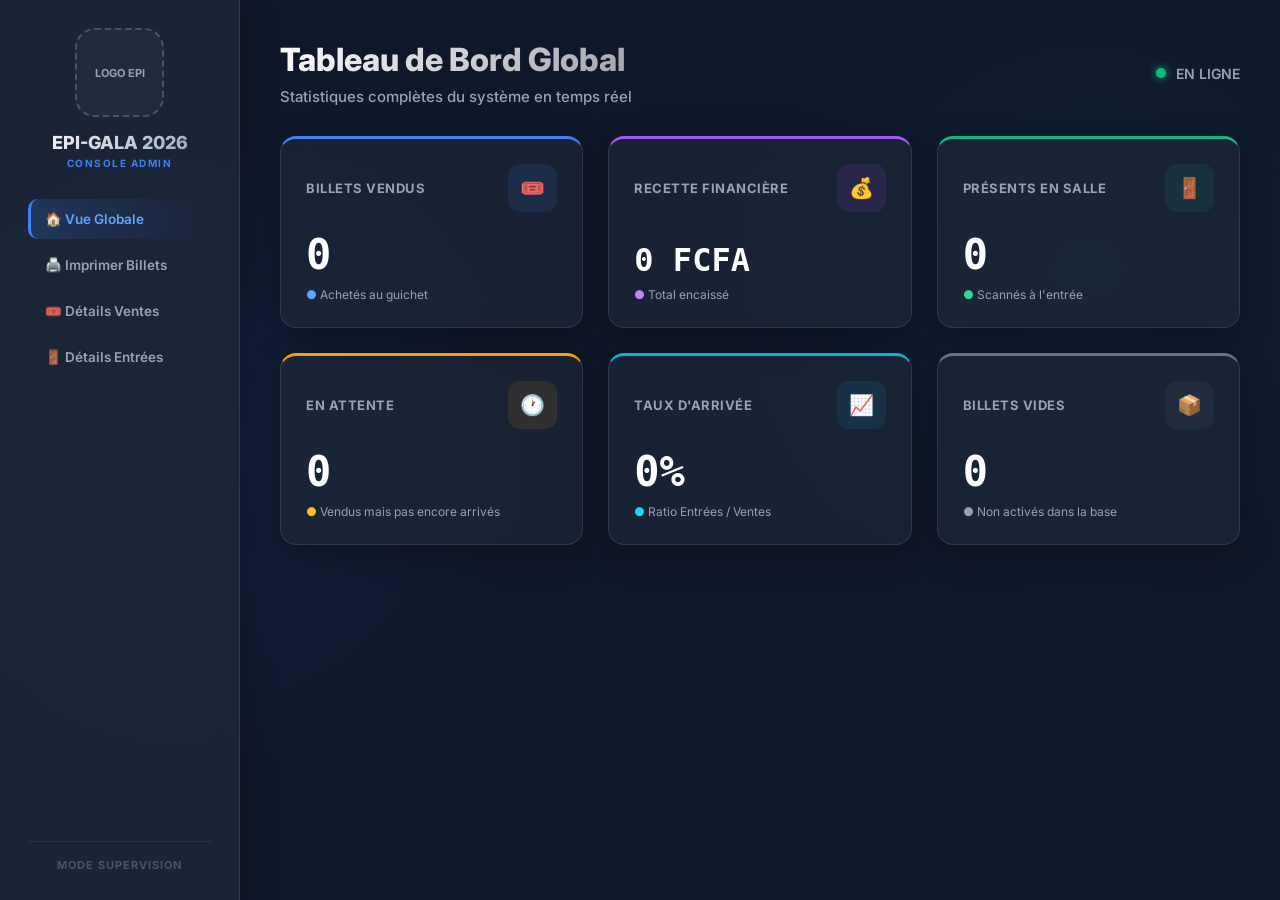
==== frontend/view/desktop/dashboard.html @ c4f582fe "tout est bon" ====
<!DOCTYPE html>
<html lang="fr">
<head>
    <meta charset="UTF-8">
    <meta name="viewport" content="width=device-width, initial-scale=1.0">
    <title>EPI Gala 2026 - Console Centrale</title>
    <link rel="stylesheet" href="../../css/dashboard.css">
</head>
<body class="desktop-layout">

    <div class="sidebar glass-panel" style="border-radius:0;border:none;border-right:1px solid rgba(255,255,255,0.08);">
        <div>
            <div class="brand">
                <div class="brand-logo-container">
                    <span style="color:var(--text-muted);font-size:11px;font-weight:700;">LOGO EPI</span>
                    <!-- Remplacer le span par une image quand prête: <img src="chemin/vers/logo.png" alt="Logo EPI"> -->
                </div>
                <h3>EPI-GALA 2026</h3>
                <small>Console Admin</small>
            </div>
            <div class="nav-menu">
                <a href="dashboard.html" class="nav-link active">🏠 Vue Globale</a>
                <a href="generer_qr.html" class="nav-link">🖨️ Imprimer Billets</a>
                <a href="vente.html" class="nav-link">🎟️ Détails Ventes</a>
                <a href="table_entree.html" class="nav-link">🚪 Détails Entrées</a>
            </div>
        </div>
        <div class="sidebar-footer">Mode Supervision</div>
    </div>

    <div class="main-content">
        <div class="header" style="border:none;padding-bottom:0;margin-bottom:30px;">
            <div>
                <h1>Tableau de Bord Global</h1>
                <p>Statistiques complètes du système en temps réel</p>
            </div>
            <div style="display:flex;gap:10px;align-items:center;">
                <span style="width:10px;height:10px;background:#10b981;border-radius:50%;display:inline-block;box-shadow:0 0 8px #10b981;animation:pulse 2s infinite;"></span>
                <span style="color:var(--text-muted);font-size:14px;font-weight:600;">EN LIGNE</span>
            </div>
        </div>

        <div class="full-stats-grid">
            
            <!-- Ventes -->
            <div class="stat-card glass-panel" style="border-top: 3px solid #3b82f6;">
                <div class="stat-header">
                    <div class="stat-title">Billets Vendus</div>
                    <span class="stat-icon" style="background:rgba(59,130,246,0.1);color:#60a5fa;">🎟️</span>
                </div>
                <div class="stat-value" id="dash-vendus">0</div>
                <div class="stat-footer"><span style="color:#60a5fa;">●</span> Achetés au guichet</div>
            </div>

            <!-- Recette -->
            <div class="stat-card glass-panel" style="border-top: 3px solid #a855f7;">
                <div class="stat-header">
                    <div class="stat-title">Recette Financière</div>
                    <span class="stat-icon" style="background:rgba(168,85,247,0.1);color:#c084fc;">💰</span>
                </div>
                <div class="stat-value" id="dash-recette" style="font-size:32px; padding-top:10px;">0 FCFA</div>
                <div class="stat-footer"><span style="color:#c084fc;">●</span> Total encaissé</div>
            </div>

            <!-- Entrées -->
            <div class="stat-card glass-panel" style="border-top: 3px solid #10b981;">
                <div class="stat-header">
                    <div class="stat-title">Présents en Salle</div>
                    <span class="stat-icon" style="background:rgba(16,185,129,0.1);color:#34d399;">🚪</span>
                </div>
                <div class="stat-value" id="dash-entrees">0</div>
                <div class="stat-footer"><span style="color:#34d399;">●</span> Scannés à l'entrée</div>
            </div>

            <!-- En attente -->
            <div class="stat-card glass-panel" style="border-top: 3px solid #f59e0b;">
                <div class="stat-header">
                    <div class="stat-title">En Attente</div>
                    <span class="stat-icon" style="background:rgba(245,158,11,0.1);color:#fbbf24;">🕐</span>
                </div>
                <div class="stat-value" id="dash-attente">0</div>
                <div class="stat-footer"><span style="color:#fbbf24;">●</span> Vendus mais pas encore arrivés</div>
            </div>

            <!-- Taux -->
            <div class="stat-card glass-panel" style="border-top: 3px solid #06b6d4;">
                <div class="stat-header">
                    <div class="stat-title">Taux d'Arrivée</div>
                    <span class="stat-icon" style="background:rgba(6,182,212,0.1);color:#22d3ee;">📈</span>
                </div>
                <div class="stat-value" id="dash-taux">0%</div>
                <div class="stat-footer"><span style="color:#22d3ee;">●</span> Ratio Entrées / Ventes</div>
            </div>

            <!-- Stock Restant (Optionnel) -->
            <div class="stat-card glass-panel" style="border-top: 3px solid #64748b;">
                <div class="stat-header">
                    <div class="stat-title">Billets Vides</div>
                    <span class="stat-icon" style="background:rgba(100,116,139,0.1);color:#94a3b8;">📦</span>
                </div>
                <div class="stat-value" id="dash-stock">0</div>
                <div class="stat-footer"><span style="color:#94a3b8;">●</span> Non activés dans la base</div>
            </div>

        </div>
    </div>

    <script src="../../js/dashboard.js"></script>

</body>
</html>
---- frontend/css/dashboard.css ----
@import url('https://fonts.googleapis.com/css2?family=Inter:wght@400;500;600;700;800&display=swap');

:root {
    --bg-dark: #0f172a; /* Slate 900 - Très pro et éducatif */
    --card-bg: rgba(30, 41, 59, 0.7); /* Slate 800 semi-transparent */
    --card-border: rgba(255, 255, 255, 0.1);
    --text-main: #f8fafc;
    --text-muted: #94a3b8;
    --primary: #3b82f6; /* Bleu académique */
    --primary-glow: rgba(59, 130, 246, 0.25);
    --success: #10b981;
    --success-glow: rgba(16, 185, 129, 0.25);
    --warning: #f59e0b;
    --error: #ef4444;
    --error-glow: rgba(239, 68, 68, 0.25);
}

body {
    font-family: 'Inter', 'Segoe UI', Tahoma, sans-serif;
    background-color: var(--bg-dark);
    background-image:
        radial-gradient(circle at 15% 50%, rgba(59, 130, 246, 0.08), transparent 30%),
        radial-gradient(circle at 85% 30%, rgba(14, 165, 233, 0.05), transparent 30%);
    background-attachment: fixed;
    color: var(--text-main);
    margin: 0;
    padding: 30px;
    min-height: 100vh;
}

/* Glassmorphism Classes */
.glass-panel {
    background: var(--card-bg);
    backdrop-filter: blur(12px);
    -webkit-backdrop-filter: blur(12px);
    border: 1px solid var(--card-border);
    border-radius: 16px;
    box-shadow: 0 8px 32px rgba(0, 0, 0, 0.3);
}

/* Emplacement Logo EPI */
.brand { text-align: center; margin-bottom: 20px; }
.brand-logo-container {
    width: 85px; height: 85px;
    margin: 0 auto 15px auto;
    background: rgba(255,255,255,0.03);
    border: 2px dashed rgba(255,255,255,0.2);
    border-radius: 20px; /* Forme de blason/app moderne */
    display: flex; align-items: center; justify-content: center;
    overflow: hidden;
}
.brand-logo-container img { width: 100%; height: 100%; object-fit: contain; }

/* En-tête principal */
.header {
    margin-bottom: 40px;
    border-bottom: 1px solid var(--card-border);
    padding-bottom: 25px;
    display: flex;
    justify-content: space-between;
    align-items: center;
}

.header h1 {
    margin: 0;
    font-size: 32px;
    font-weight: 800;
    background: linear-gradient(135deg, #ffffff 0%, #a1a1aa 100%);
    -webkit-background-clip: text;
    -webkit-text-fill-color: transparent;
}

.header p {
    color: var(--text-muted);
    margin: 8px 0 0 0;
    font-size: 15px;
    font-weight: 500;
}

.btn {
    padding: 14px 24px;
    font-size: 14px;
    font-weight: 600;
    color: white;
    border: none;
    border-radius: 10px;
    cursor: pointer;
    transition: all 0.3s ease;
    display: inline-flex;
    align-items: center;
    justify-content: center;
    gap: 8px;
    text-decoration: none;
}

.btn-primary {
    background: linear-gradient(135deg, #3b82f6 0%, #2563eb 100%);
    box-shadow: 0 4px 15px var(--primary-glow);
}

.btn-primary:hover {
    transform: translateY(-2px);
    box-shadow: 0 6px 20px var(--primary-glow);
}

.btn-success {
    background: linear-gradient(135deg, #10b981 0%, #059669 100%);
    box-shadow: 0 4px 15px var(--success-glow);
}

.btn-success:hover {
    transform: translateY(-2px);
    box-shadow: 0 6px 20px var(--success-glow);
}

.btn-refresh {
    background-color: rgba(255, 255, 255, 0.05);
    border: 1px solid var(--card-border);
}

.btn-refresh:hover {
    background-color: rgba(255, 255, 255, 0.1);
}

/* Grille des cartes de statistiques */
.stats-grid {
    display: grid;
    grid-template-columns: repeat(auto-fit, minmax(280px, 1fr));
    gap: 25px;
    margin-bottom: 40px;
}

.card {
    padding: 30px;
    position: relative;
    overflow: hidden;
    transition: transform 0.3s ease, box-shadow 0.3s ease;
}

.card:hover {
    transform: translateY(-5px);
    box-shadow: 0 12px 40px rgba(0, 0, 0, 0.4);
}

.card::before {
    content: '';
    position: absolute;
    top: 0;
    left: 0;
    width: 4px;
    height: 100%;
}

.card.blue::before {
    background: linear-gradient(to bottom, #3b82f6, #60a5fa);
}

.card.green::before {
    background: linear-gradient(to bottom, #10b981, #34d399);
}

.card.yellow::before {
    background: linear-gradient(to bottom, #f59e0b, #fbbf24);
}

.card-title {
    color: var(--text-muted);
    font-size: 14px;
    text-transform: uppercase;
    font-weight: 700;
    letter-spacing: 1.5px;
}

.card-value {
    font-size: 42px;
    font-weight: 800;
    margin-top: 15px;
    display: flex;
    align-items: center;
    justify-content: space-between;
    text-shadow: 0 2px 10px rgba(0, 0, 0, 0.5);
}

/* Zone d'affichage du registre / Tableau */
.table-section {
    padding: 30px;
    margin-top: 30px;
}

.table-section h2 {
    margin-top: 0;
    font-size: 22px;
    margin-bottom: 25px;
    font-weight: 700;
    color: var(--text-main);
    display: flex;
    align-items: center;
    gap: 10px;
}

.table-responsive {
    overflow-x: auto;
}

table {
    width: 100%;
    border-collapse: separate;
    border-spacing: 0;
    text-align: left;
}

th {
    color: var(--text-muted);
    padding: 15px;
    border-bottom: 1px solid var(--card-border);
    font-weight: 600;
    font-size: 13px;
    text-transform: uppercase;
    letter-spacing: 0.5px;
}

td {
    padding: 18px 15px;
    border-bottom: 1px solid rgba(255, 255, 255, 0.03);
    font-size: 15px;
    color: #e4e4e7;
}

tbody tr {
    transition: background-color 0.2s;
}

tbody tr:hover {
    background-color: rgba(255, 255, 255, 0.03);
}

/* Étiquettes d'état (Badges) */
.badge {
    padding: 6px 14px;
    border-radius: 20px;
    font-size: 12px;
    font-weight: 700;
    letter-spacing: 0.5px;
    display: inline-block;
}

.badge.vendu {
    background-color: rgba(59, 130, 246, 0.15);
    color: #60a5fa;
    border: 1px solid rgba(59, 130, 246, 0.3);
}

.badge.scanne {
    background-color: rgba(16, 185, 129, 0.15);
    color: #34d399;
    border: 1px solid rgba(16, 185, 129, 0.3);
}

.badge.dispo {
    background-color: rgba(245, 158, 11, 0.15);
    color: #fbbf24;
    border: 1px solid rgba(245, 158, 11, 0.3);
}

/* Scanner Container */
#reader {
    width: 100%;
    max-width: 500px;
    margin: 0 auto;
    border-radius: 16px;
    overflow: hidden;
    border: 2px solid var(--card-border);
    box-shadow: 0 10px 30px rgba(0, 0, 0, 0.5);
    background: #000;
}

/* Result Box */
.verif-result {
    padding: 25px;
    border-radius: 16px;
    text-align: center;
    margin-top: 25px;
    font-weight: bold;
    font-size: 18px;
    display: none;
    animation: popIn 0.4s cubic-bezier(0.175, 0.885, 0.32, 1.275);
}

.verif-result.success {
    background: rgba(16, 185, 129, 0.15);
    color: #34d399;
    border: 1px solid rgba(16, 185, 129, 0.4);
    box-shadow: 0 0 20px rgba(16, 185, 129, 0.2);
}

.verif-result.error {
    background: rgba(239, 68, 68, 0.15);
    color: #f87171;
    border: 1px solid rgba(239, 68, 68, 0.4);
    box-shadow: 0 0 20px rgba(239, 68, 68, 0.2);
}

@keyframes popIn {
    0% {
        transform: scale(0.9);
        opacity: 0;
    }

    100% {
        transform: scale(1);
        opacity: 1;
    }
}

/* ============================================================
   LAYOUT COMMUN — Sidebar + Main (toutes pages desktop)
   ============================================================ */

/* Mise en page principale (flex horizontal) */
body.desktop-layout {
    display: flex;
    padding: 0;
    margin: 0;
}

.sidebar {
    width: 240px;
    padding: 28px;
    display: flex;
    flex-direction: column;
    justify-content: space-between;
    height: 100vh;
    box-sizing: border-box;
    position: fixed;
    left: 0;
    top: 0;
    background: rgba(30, 41, 59, 0.8) !important;
    backdrop-filter: blur(16px) !important;
    border-right: 1px solid var(--card-border) !important;
    border-radius: 0 !important;
}

.brand h3 {
    margin: 0;
    font-size: 18px;
    font-weight: 800;
    text-align: center;
    background: linear-gradient(135deg, #fff 0%, #94a3b8 100%);
    -webkit-background-clip: text;
    -webkit-text-fill-color: transparent;
}

.brand small {
    display: block;
    text-align: center;
    color: #3b82f6;
    font-weight: 700;
    font-size: 10px;
    text-transform: uppercase;
    letter-spacing: 1.5px;
    margin-top: 4px;
}

.nav-menu {
    display: flex;
    flex-direction: column;
    gap: 6px;
    margin-top: 30px;
    flex-grow: 1;
}

.nav-link {
    display: flex;
    align-items: center;
    gap: 12px;
    padding: 12px 14px;
    color: #94a3b8;
    text-decoration: none;
    font-size: 13.5px;
    font-weight: 600;
    border-radius: 10px;
    transition: all 0.2s;
    border-left: 3px solid transparent;
}

.nav-link:hover {
    background: rgba(255, 255, 255, 0.06);
    color: #f1f5f9;
}

.nav-link.active {
    background: linear-gradient(90deg, rgba(59, 130, 246, 0.18) 0%, transparent 100%);
    color: #60a5fa;
    border-left-color: #3b82f6;
}

.sidebar-footer {
    color: #475569;
    font-size: 11px;
    font-weight: 700;
    text-transform: uppercase;
    letter-spacing: 1px;
    border-top: 1px solid rgba(255, 255, 255, 0.07);
    padding-top: 16px;
    text-align: center;
}

.main-content {
    flex: 1;
    padding: 40px;
    box-sizing: border-box;
    margin-left: 240px;
}

/* ============================================================
   CARTES STATISTIQUES (dashboard.html)
   ============================================================ */

.full-stats-grid {
    display: grid;
    grid-template-columns: repeat(auto-fit, minmax(280px, 1fr));
    gap: 25px;
    margin-top: 20px;
}

.stat-card {
    padding: 25px;
    border-radius: 16px;
    display: flex;
    flex-direction: column;
    justify-content: space-between;
}

.stat-header {
    display: flex;
    justify-content: space-between;
    align-items: center;
}

.stat-title {
    font-weight: 700;
    color: var(--text-muted);
    font-size: 13px;
    text-transform: uppercase;
    letter-spacing: 0.5px;
}

.stat-icon {
    padding: 12px;
    border-radius: 12px;
    font-size: 20px;
}

.stat-value {
    font-size: 42px;
    font-weight: 800;
    color: #fff;
    margin: 18px 0 8px 0;
    font-family: monospace;
}

.stat-footer {
    font-size: 12px;
    color: var(--text-muted);
}
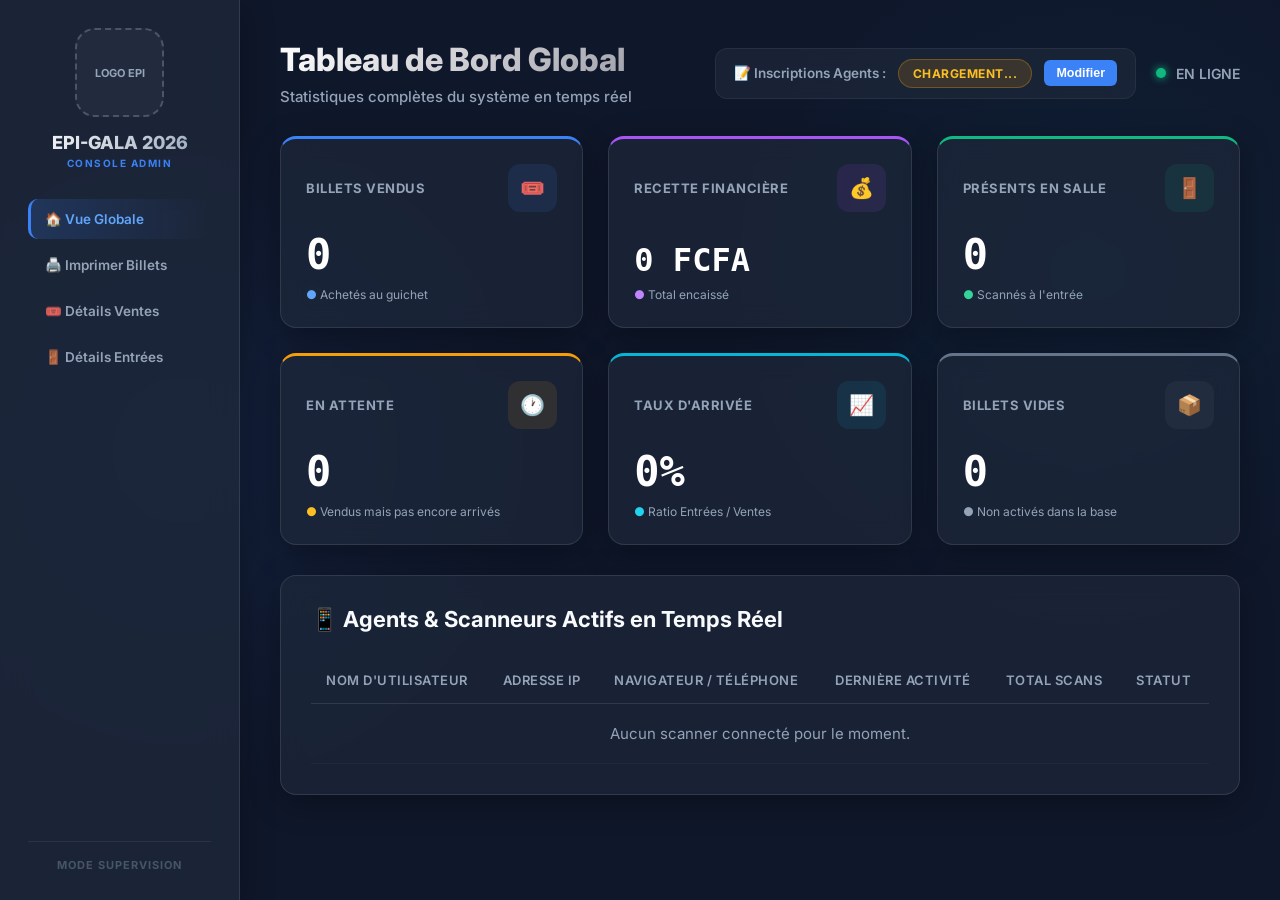
==== commit 183293e0: "rafraichisement" ====
--- a/frontend/view/desktop/dashboard.html
+++ b/frontend/view/desktop/dashboard.html
@@ -34,9 +34,18 @@
                 <h1>Tableau de Bord Global</h1>
                 <p>Statistiques complètes du système en temps réel</p>
             </div>
-            <div style="display:flex;gap:10px;align-items:center;">
-                <span style="width:10px;height:10px;background:#10b981;border-radius:50%;display:inline-block;box-shadow:0 0 8px #10b981;animation:pulse 2s infinite;"></span>
-                <span style="color:var(--text-muted);font-size:14px;font-weight:600;">EN LIGNE</span>
+            <div style="display:flex; gap:20px; align-items:center;">
+                <!-- Contrôle Guichet -->
+                <div class="glass-panel" style="padding:10px 18px; border-radius:12px; display:flex; align-items:center; gap:12px; border:1px solid rgba(255,255,255,0.06); box-shadow:none;">
+                    <span style="font-size:13.5px; font-weight:600; color:var(--text-muted);">📝 Inscriptions Agents :</span>
+                    <span id="labelStatutGuichet" class="badge dispo" style="margin:0;">CHARGEMENT...</span>
+                    <button id="btnToggleGuichet" class="btn" style="padding:6px 12px; font-size:12.5px; font-weight:700; border-radius:6px; background:#3b82f6; display:inline-block; gap:0; height:auto; width:auto;" onclick="basculerEtatGuichet()">Modifier</button>
+                </div>
+
+                <div style="display:flex;gap:10px;align-items:center;">
+                    <span style="width:10px;height:10px;background:#10b981;border-radius:50%;display:inline-block;box-shadow:0 0 8px #10b981;animation:pulse 2s infinite;"></span>
+                    <span style="color:var(--text-muted);font-size:14px;font-weight:600;">EN LIGNE</span>
+                </div>
             </div>
         </div>
 
@@ -103,6 +112,30 @@
             </div>
 
         </div>
+
+        <!-- Section : Scanneurs Connectés -->
+        <div class="table-section glass-panel" style="margin-top: 30px;">
+            <h2>📱 Agents & Scanneurs Actifs en Temps Réel</h2>
+            <div class="table-responsive">
+                <table>
+                    <thead>
+                        <tr>
+                            <th>Nom d'utilisateur</th>
+                            <th>Adresse IP</th>
+                            <th>Navigateur / Téléphone</th>
+                            <th>Dernière Activité</th>
+                            <th>Total Scans</th>
+                            <th>Statut</th>
+                        </tr>
+                    </thead>
+                    <tbody id="tableBodyScanneurs">
+                        <tr>
+                            <td colspan="6" style="text-align:center;color:var(--text-muted);padding:20px;">Aucun scanner connecté pour le moment.</td>
+                        </tr>
+                    </tbody>
+                </table>
+            </div>
+        </div>
     </div>
 
     <script src="../../js/dashboard.js"></script>
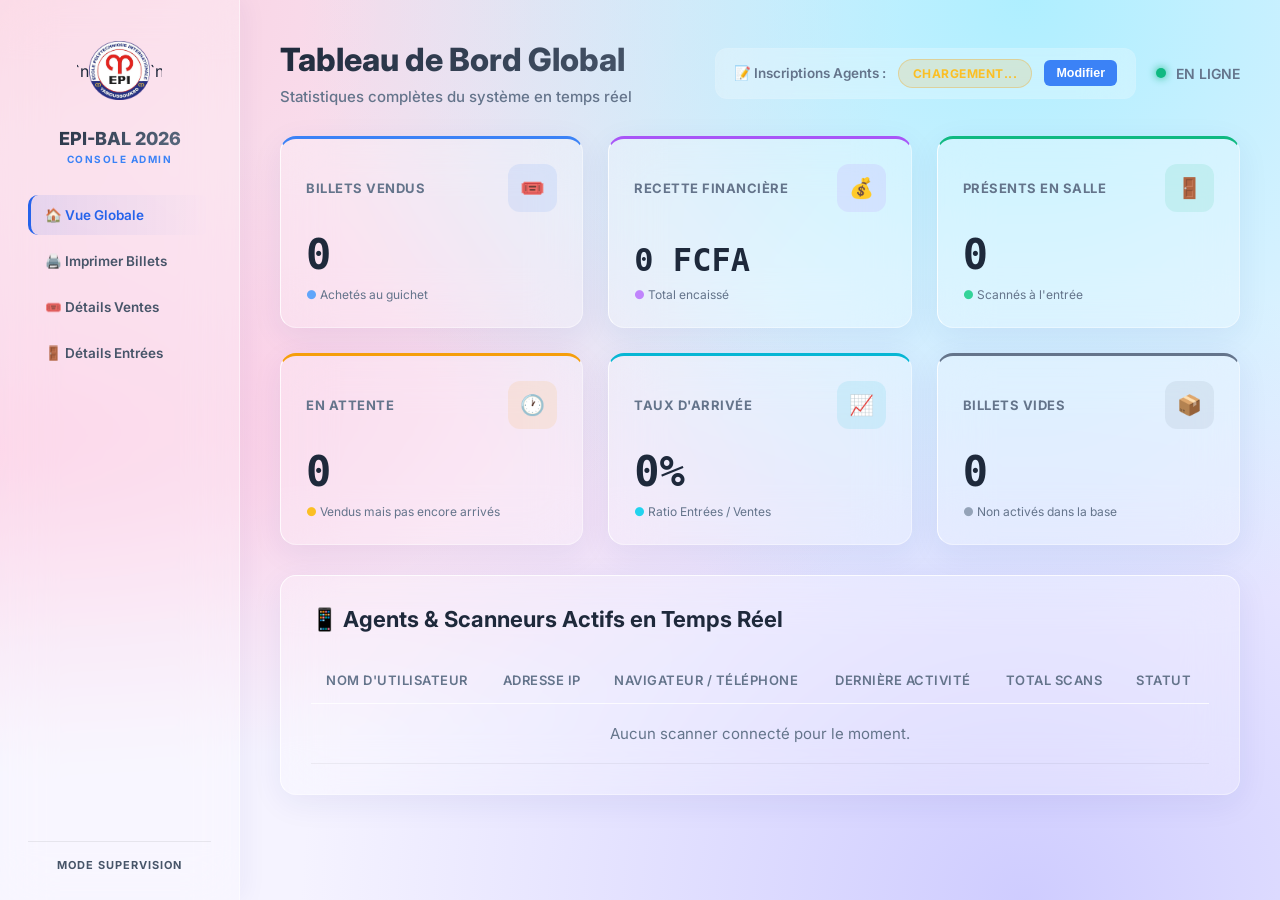
==== commit b1f49c5f: "feat(UI): Add 'Comment ça marche' section to landing page & finalize EPI BAL 2026 renaming" ====
--- a/frontend/view/desktop/dashboard.html
+++ b/frontend/view/desktop/dashboard.html
@@ -3,7 +3,7 @@
 <head>
     <meta charset="UTF-8">
     <meta name="viewport" content="width=device-width, initial-scale=1.0">
-    <title>EPI Gala 2026 - Console Centrale</title>
+    <title>EPI BAL 2026 - Console Centrale</title>
     <link rel="stylesheet" href="../../css/dashboard.css">
 </head>
 <body class="desktop-layout">
@@ -11,11 +11,8 @@
     <div class="sidebar glass-panel" style="border-radius:0;border:none;border-right:1px solid rgba(255,255,255,0.08);">
         <div>
             <div class="brand">
-                <div class="brand-logo-container">
-                    <span style="color:var(--text-muted);font-size:11px;font-weight:700;">LOGO EPI</span>
-                    <!-- Remplacer le span par une image quand prête: <img src="chemin/vers/logo.png" alt="Logo EPI"> -->
-                </div>
-                <h3>EPI-GALA 2026</h3>
+                <div class="brand-logo-container" style="background: none; border: none; padding: 0;">`n                    <img src="../../assets/logo.png" alt="Logo EPI" style="height: 60px; object-fit: contain;">`n                </div>
+                <h3>EPI-BAL 2026</h3>
                 <small>Console Admin</small>
             </div>
             <div class="nav-menu">
--- a/frontend/css/dashboard.css
+++ b/frontend/css/dashboard.css
@@ -1,13 +1,13 @@
 @import url('https://fonts.googleapis.com/css2?family=Inter:wght@400;500;600;700;800&display=swap');
 
 :root {
-    --bg-dark: #0f172a; /* Slate 900 - Très pro et éducatif */
-    --card-bg: rgba(30, 41, 59, 0.7); /* Slate 800 semi-transparent */
-    --card-border: rgba(255, 255, 255, 0.1);
-    --text-main: #f8fafc;
-    --text-muted: #94a3b8;
-    --primary: #3b82f6; /* Bleu académique */
-    --primary-glow: rgba(59, 130, 246, 0.25);
+    --bg-dark: #f8fafc; /* Conserved variable name but light value */
+    --card-bg: rgba(255, 255, 255, 0.75);
+    --card-border: rgba(255, 255, 255, 0.8);
+    --text-main: #1e293b;
+    --text-muted: #64748b;
+    --primary: #2563eb;
+    --primary-glow: rgba(37, 99, 235, 0.25);
     --success: #10b981;
     --success-glow: rgba(16, 185, 129, 0.25);
     --warning: #f59e0b;
@@ -17,11 +17,14 @@
 
 body {
     font-family: 'Inter', 'Segoe UI', Tahoma, sans-serif;
-    background-color: var(--bg-dark);
-    background-image:
-        radial-gradient(circle at 15% 50%, rgba(59, 130, 246, 0.08), transparent 30%),
-        radial-gradient(circle at 85% 30%, rgba(14, 165, 233, 0.05), transparent 30%);
+    background-color: #f5f3ff;
+    background-image: 
+        radial-gradient(at 80% 0%, hsla(189, 100%, 75%, 0.6) 0px, transparent 50%),
+        radial-gradient(at 0% 50%, hsla(333, 100%, 85%, 0.6) 0px, transparent 50%),
+        radial-gradient(at 80% 100%, hsla(242, 100%, 85%, 0.6) 0px, transparent 50%),
+        radial-gradient(at 0% 0%, hsla(343, 100%, 85%, 0.6) 0px, transparent 50%);
     background-attachment: fixed;
+    background-size: cover;
     color: var(--text-main);
     margin: 0;
     padding: 30px;
@@ -30,12 +33,14 @@
 
 /* Glassmorphism Classes */
 .glass-panel {
-    background: var(--card-bg);
-    backdrop-filter: blur(12px);
-    -webkit-backdrop-filter: blur(12px);
-    border: 1px solid var(--card-border);
+    background: rgba(255, 255, 255, 0.25);
+    backdrop-filter: blur(25px);
+    -webkit-backdrop-filter: blur(25px);
+    border: 1px solid rgba(255, 255, 255, 0.4);
+    border-top: 1px solid rgba(255, 255, 255, 0.8);
+    border-left: 1px solid rgba(255, 255, 255, 0.8);
     border-radius: 16px;
-    box-shadow: 0 8px 32px rgba(0, 0, 0, 0.3);
+    box-shadow: 0 8px 32px 0 rgba(31, 38, 135, 0.07);
 }
 
 /* Emplacement Logo EPI */
@@ -43,8 +48,8 @@
 .brand-logo-container {
     width: 85px; height: 85px;
     margin: 0 auto 15px auto;
-    background: rgba(255,255,255,0.03);
-    border: 2px dashed rgba(255,255,255,0.2);
+    background: rgba(0,0,0,0.03);
+    border: 2px dashed rgba(0,0,0,0.1);
     border-radius: 20px; /* Forme de blason/app moderne */
     display: flex; align-items: center; justify-content: center;
     overflow: hidden;
@@ -65,8 +70,9 @@
     margin: 0;
     font-size: 32px;
     font-weight: 800;
-    background: linear-gradient(135deg, #ffffff 0%, #a1a1aa 100%);
+    background: linear-gradient(135deg, #1e293b 0%, #475569 100%);
     -webkit-background-clip: text;
+    background-clip: text;
     -webkit-text-fill-color: transparent;
 }
 
@@ -139,7 +145,7 @@
 
 .card:hover {
     transform: translateY(-5px);
-    box-shadow: 0 12px 40px rgba(0, 0, 0, 0.4);
+    box-shadow: 0 12px 40px rgba(0, 0, 0, 0.08);
 }
 
 .card::before {
@@ -221,9 +227,9 @@
 
 td {
     padding: 18px 15px;
-    border-bottom: 1px solid rgba(255, 255, 255, 0.03);
+    border-bottom: 1px solid rgba(0, 0, 0, 0.05);
     font-size: 15px;
-    color: #e4e4e7;
+    color: #334155;
 }
 
 tbody tr {
@@ -231,7 +237,7 @@
 }
 
 tbody tr:hover {
-    background-color: rgba(255, 255, 255, 0.03);
+    background-color: rgba(0, 0, 0, 0.02);
 }
 
 /* Étiquettes d'état (Badges) */
@@ -334,9 +340,11 @@
     position: fixed;
     left: 0;
     top: 0;
-    background: rgba(30, 41, 59, 0.8) !important;
-    backdrop-filter: blur(16px) !important;
-    border-right: 1px solid var(--card-border) !important;
+    background: rgba(255, 255, 255, 0.3) !important;
+    backdrop-filter: blur(25px) !important;
+    -webkit-backdrop-filter: blur(25px) !important;
+    border-right: 1px solid rgba(255, 255, 255, 0.5) !important;
+    box-shadow: 4px 0 24px rgba(31, 38, 135, 0.05);
     border-radius: 0 !important;
 }
 
@@ -345,8 +353,9 @@
     font-size: 18px;
     font-weight: 800;
     text-align: center;
-    background: linear-gradient(135deg, #fff 0%, #94a3b8 100%);
+    background: linear-gradient(135deg, #1e293b 0%, #64748b 100%);
     -webkit-background-clip: text;
+    background-clip: text;
     -webkit-text-fill-color: transparent;
 }
 
@@ -374,7 +383,7 @@
     align-items: center;
     gap: 12px;
     padding: 12px 14px;
-    color: #94a3b8;
+    color: #475569;
     text-decoration: none;
     font-size: 13.5px;
     font-weight: 600;
@@ -384,14 +393,14 @@
 }
 
 .nav-link:hover {
-    background: rgba(255, 255, 255, 0.06);
-    color: #f1f5f9;
+    background: rgba(0, 0, 0, 0.04);
+    color: #0f172a;
 }
 
 .nav-link.active {
-    background: linear-gradient(90deg, rgba(59, 130, 246, 0.18) 0%, transparent 100%);
-    color: #60a5fa;
-    border-left-color: #3b82f6;
+    background: linear-gradient(90deg, rgba(37, 99, 235, 0.1) 0%, transparent 100%);
+    color: #2563eb;
+    border-left-color: #2563eb;
 }
 
 .sidebar-footer {
@@ -400,7 +409,7 @@
     font-weight: 700;
     text-transform: uppercase;
     letter-spacing: 1px;
-    border-top: 1px solid rgba(255, 255, 255, 0.07);
+    border-top: 1px solid rgba(0, 0, 0, 0.07);
     padding-top: 16px;
     text-align: center;
 }
@@ -454,7 +463,7 @@
 .stat-value {
     font-size: 42px;
     font-weight: 800;
-    color: #fff;
+    color: #1e293b;
     margin: 18px 0 8px 0;
     font-family: monospace;
 }
@@ -462,4 +471,70 @@
 .stat-footer {
     font-size: 12px;
     color: var(--text-muted);
+}
+
+/* ============================================================
+   RESPONSIVE (MOBILES & TABLETTES)
+   ============================================================ */
+@media (max-width: 768px) {
+    body.desktop-layout {
+        flex-direction: column;
+    }
+
+    .sidebar {
+        position: relative;
+        width: 100% !important;
+        height: auto !important;
+        border-right: none !important;
+        border-bottom: 1px solid var(--card-border) !important;
+        padding: 20px;
+    }
+
+    .nav-menu {
+        flex-direction: row;
+        flex-wrap: wrap;
+        justify-content: center;
+        gap: 10px;
+        margin-top: 20px;
+    }
+
+    .nav-link {
+        flex: 1 1 calc(50% - 10px);
+        text-align: center;
+        justify-content: center;
+    }
+
+    .main-content {
+        margin-left: 0;
+        padding: 15px;
+        width: 100%;
+        overflow-x: hidden;
+    }
+
+    .header {
+        flex-direction: column;
+        align-items: flex-start;
+        gap: 20px;
+    }
+
+    .header > div:last-child {
+        width: 100%;
+        flex-direction: column;
+        align-items: stretch;
+    }
+
+    .header .glass-panel {
+        width: 100%;
+        justify-content: space-between;
+        box-sizing: border-box;
+    }
+
+    .full-stats-grid {
+        grid-template-columns: 1fr;
+    }
+    
+    .table-responsive {
+        width: 100%;
+        overflow-x: auto;
+    }
 }
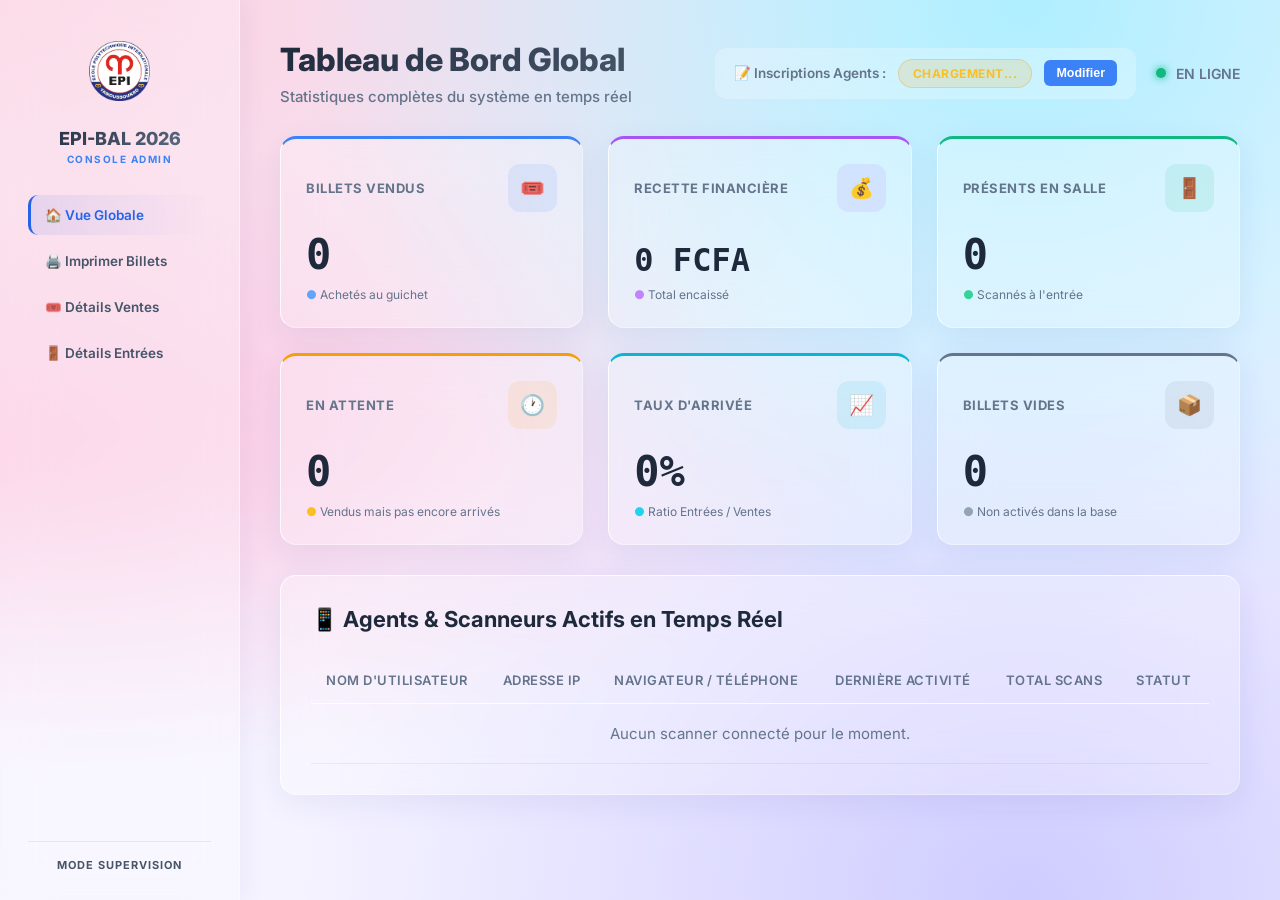
==== commit 2628a8f1: "fix(UI): Remove stray \  artifacts from PowerShell logo script" ====
--- a/frontend/view/desktop/dashboard.html
+++ b/frontend/view/desktop/dashboard.html
@@ -11,7 +11,9 @@
     <div class="sidebar glass-panel" style="border-radius:0;border:none;border-right:1px solid rgba(255,255,255,0.08);">
         <div>
             <div class="brand">
-                <div class="brand-logo-container" style="background: none; border: none; padding: 0;">`n                    <img src="../../assets/logo.png" alt="Logo EPI" style="height: 60px; object-fit: contain;">`n                </div>
+                <div class="brand-logo-container" style="background: none; border: none; padding: 0;">
+                    <img src="../../assets/logo.png" alt="Logo EPI" style="height: 60px; object-fit: contain;">
+                </div>
                 <h3>EPI-BAL 2026</h3>
                 <small>Console Admin</small>
             </div>
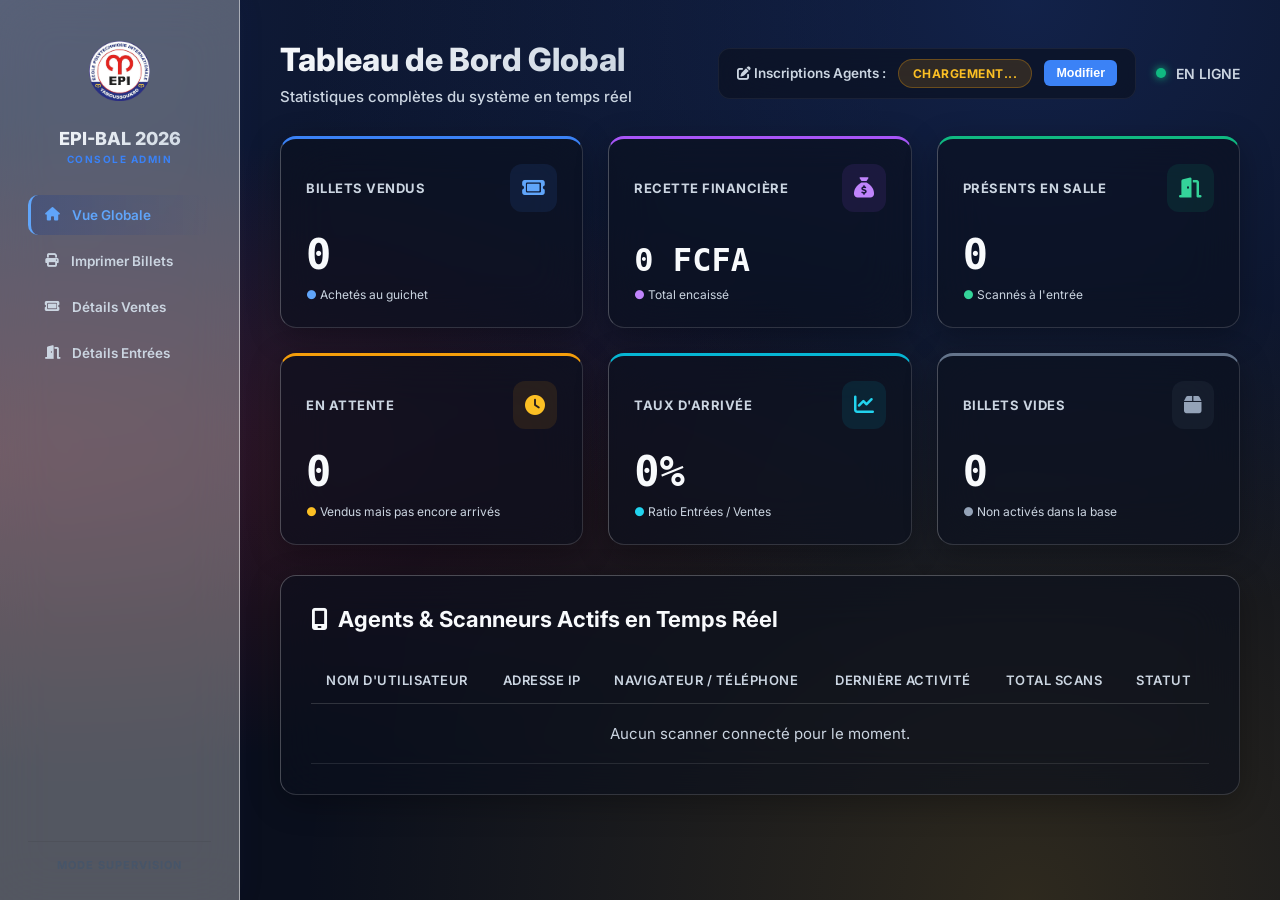
==== commit cc07161a: "Update platform for EPI BAL 2026, add gitignore" ====
--- a/frontend/view/desktop/dashboard.html
+++ b/frontend/view/desktop/dashboard.html
@@ -4,7 +4,9 @@
     <meta charset="UTF-8">
     <meta name="viewport" content="width=device-width, initial-scale=1.0">
     <title>EPI BAL 2026 - Console Centrale</title>
+    <link rel="icon" type="image/png" href="../../assets/logo.png">
     <link rel="stylesheet" href="../../css/dashboard.css">
+    <link rel="stylesheet" href="https://cdnjs.cloudflare.com/ajax/libs/font-awesome/6.4.0/css/all.min.css">
 </head>
 <body class="desktop-layout">
 
@@ -18,10 +20,10 @@
                 <small>Console Admin</small>
             </div>
             <div class="nav-menu">
-                <a href="dashboard.html" class="nav-link active">🏠 Vue Globale</a>
-                <a href="generer_qr.html" class="nav-link">🖨️ Imprimer Billets</a>
-                <a href="vente.html" class="nav-link">🎟️ Détails Ventes</a>
-                <a href="table_entree.html" class="nav-link">🚪 Détails Entrées</a>
+                <a href="dashboard.html" class="nav-link active"><i class="fa-solid fa-house"></i> Vue Globale</a>
+                <a href="generer_qr.html" class="nav-link"><i class="fa-solid fa-print"></i> Imprimer Billets</a>
+                <a href="vente.html" class="nav-link"><i class="fa-solid fa-ticket"></i> Détails Ventes</a>
+                <a href="table_entree.html" class="nav-link"><i class="fa-solid fa-door-open"></i> Détails Entrées</a>
             </div>
         </div>
         <div class="sidebar-footer">Mode Supervision</div>
@@ -36,7 +38,7 @@
             <div style="display:flex; gap:20px; align-items:center;">
                 <!-- Contrôle Guichet -->
                 <div class="glass-panel" style="padding:10px 18px; border-radius:12px; display:flex; align-items:center; gap:12px; border:1px solid rgba(255,255,255,0.06); box-shadow:none;">
-                    <span style="font-size:13.5px; font-weight:600; color:var(--text-muted);">📝 Inscriptions Agents :</span>
+                    <span style="font-size:13.5px; font-weight:600; color:var(--text-muted);"><i class="fa-solid fa-pen-to-square"></i> Inscriptions Agents :</span>
                     <span id="labelStatutGuichet" class="badge dispo" style="margin:0;">CHARGEMENT...</span>
                     <button id="btnToggleGuichet" class="btn" style="padding:6px 12px; font-size:12.5px; font-weight:700; border-radius:6px; background:#3b82f6; display:inline-block; gap:0; height:auto; width:auto;" onclick="basculerEtatGuichet()">Modifier</button>
                 </div>
@@ -54,7 +56,7 @@
             <div class="stat-card glass-panel" style="border-top: 3px solid #3b82f6;">
                 <div class="stat-header">
                     <div class="stat-title">Billets Vendus</div>
-                    <span class="stat-icon" style="background:rgba(59,130,246,0.1);color:#60a5fa;">🎟️</span>
+                    <span class="stat-icon" style="background:rgba(59,130,246,0.1);color:#60a5fa;"><i class="fa-solid fa-ticket"></i></span>
                 </div>
                 <div class="stat-value" id="dash-vendus">0</div>
                 <div class="stat-footer"><span style="color:#60a5fa;">●</span> Achetés au guichet</div>
@@ -64,7 +66,7 @@
             <div class="stat-card glass-panel" style="border-top: 3px solid #a855f7;">
                 <div class="stat-header">
                     <div class="stat-title">Recette Financière</div>
-                    <span class="stat-icon" style="background:rgba(168,85,247,0.1);color:#c084fc;">💰</span>
+                    <span class="stat-icon" style="background:rgba(168,85,247,0.1);color:#c084fc;"><i class="fa-solid fa-sack-dollar"></i></span>
                 </div>
                 <div class="stat-value" id="dash-recette" style="font-size:32px; padding-top:10px;">0 FCFA</div>
                 <div class="stat-footer"><span style="color:#c084fc;">●</span> Total encaissé</div>
@@ -74,7 +76,7 @@
             <div class="stat-card glass-panel" style="border-top: 3px solid #10b981;">
                 <div class="stat-header">
                     <div class="stat-title">Présents en Salle</div>
-                    <span class="stat-icon" style="background:rgba(16,185,129,0.1);color:#34d399;">🚪</span>
+                    <span class="stat-icon" style="background:rgba(16,185,129,0.1);color:#34d399;"><i class="fa-solid fa-door-open"></i></span>
                 </div>
                 <div class="stat-value" id="dash-entrees">0</div>
                 <div class="stat-footer"><span style="color:#34d399;">●</span> Scannés à l'entrée</div>
@@ -84,7 +86,7 @@
             <div class="stat-card glass-panel" style="border-top: 3px solid #f59e0b;">
                 <div class="stat-header">
                     <div class="stat-title">En Attente</div>
-                    <span class="stat-icon" style="background:rgba(245,158,11,0.1);color:#fbbf24;">🕐</span>
+                    <span class="stat-icon" style="background:rgba(245,158,11,0.1);color:#fbbf24;"><i class="fa-solid fa-clock"></i></span>
                 </div>
                 <div class="stat-value" id="dash-attente">0</div>
                 <div class="stat-footer"><span style="color:#fbbf24;">●</span> Vendus mais pas encore arrivés</div>
@@ -94,7 +96,7 @@
             <div class="stat-card glass-panel" style="border-top: 3px solid #06b6d4;">
                 <div class="stat-header">
                     <div class="stat-title">Taux d'Arrivée</div>
-                    <span class="stat-icon" style="background:rgba(6,182,212,0.1);color:#22d3ee;">📈</span>
+                    <span class="stat-icon" style="background:rgba(6,182,212,0.1);color:#22d3ee;"><i class="fa-solid fa-chart-line"></i></span>
                 </div>
                 <div class="stat-value" id="dash-taux">0%</div>
                 <div class="stat-footer"><span style="color:#22d3ee;">●</span> Ratio Entrées / Ventes</div>
@@ -104,7 +106,7 @@
             <div class="stat-card glass-panel" style="border-top: 3px solid #64748b;">
                 <div class="stat-header">
                     <div class="stat-title">Billets Vides</div>
-                    <span class="stat-icon" style="background:rgba(100,116,139,0.1);color:#94a3b8;">📦</span>
+                    <span class="stat-icon" style="background:rgba(100,116,139,0.1);color:#94a3b8;"><i class="fa-solid fa-box"></i></span>
                 </div>
                 <div class="stat-value" id="dash-stock">0</div>
                 <div class="stat-footer"><span style="color:#94a3b8;">●</span> Non activés dans la base</div>
@@ -114,7 +116,7 @@
 
         <!-- Section : Scanneurs Connectés -->
         <div class="table-section glass-panel" style="margin-top: 30px;">
-            <h2>📱 Agents & Scanneurs Actifs en Temps Réel</h2>
+            <h2><i class="fa-solid fa-mobile-screen"></i> Agents & Scanneurs Actifs en Temps Réel</h2>
             <div class="table-responsive">
                 <table>
                     <thead>
--- a/frontend/css/dashboard.css
+++ b/frontend/css/dashboard.css
@@ -1,28 +1,28 @@
 @import url('https://fonts.googleapis.com/css2?family=Inter:wght@400;500;600;700;800&display=swap');
 
 :root {
-    --bg-dark: #f8fafc; /* Conserved variable name but light value */
-    --card-bg: rgba(255, 255, 255, 0.75);
-    --card-border: rgba(255, 255, 255, 0.8);
-    --text-main: #1e293b;
-    --text-muted: #64748b;
-    --primary: #2563eb;
-    --primary-glow: rgba(37, 99, 235, 0.25);
+    --bg-dark: #0a0f1d;
+    --card-bg: rgba(10, 15, 29, 0.6);
+    --card-border: rgba(255, 255, 255, 0.15);
+    --text-main: #f8fafc;
+    --text-muted: #cbd5e1;
+    --primary: #1e3e8c;
+    --primary-glow: rgba(30, 62, 140, 0.4);
     --success: #10b981;
     --success-glow: rgba(16, 185, 129, 0.25);
-    --warning: #f59e0b;
+    --warning: #fbbf24;
     --error: #ef4444;
     --error-glow: rgba(239, 68, 68, 0.25);
 }
 
 body {
     font-family: 'Inter', 'Segoe UI', Tahoma, sans-serif;
-    background-color: #f5f3ff;
+    background-color: var(--bg-dark);
     background-image: 
-        radial-gradient(at 80% 0%, hsla(189, 100%, 75%, 0.6) 0px, transparent 50%),
-        radial-gradient(at 0% 50%, hsla(333, 100%, 85%, 0.6) 0px, transparent 50%),
-        radial-gradient(at 80% 100%, hsla(242, 100%, 85%, 0.6) 0px, transparent 50%),
-        radial-gradient(at 0% 0%, hsla(343, 100%, 85%, 0.6) 0px, transparent 50%);
+        radial-gradient(at 80% 0%, rgba(30, 62, 140, 0.4) 0px, transparent 50%),
+        radial-gradient(at 0% 50%, rgba(220, 38, 38, 0.2) 0px, transparent 50%),
+        radial-gradient(at 80% 100%, rgba(251, 191, 36, 0.15) 0px, transparent 50%),
+        radial-gradient(at 0% 0%, rgba(30, 62, 140, 0.3) 0px, transparent 50%);
     background-attachment: fixed;
     background-size: cover;
     color: var(--text-main);
@@ -33,14 +33,14 @@
 
 /* Glassmorphism Classes */
 .glass-panel {
-    background: rgba(255, 255, 255, 0.25);
+    background: var(--card-bg);
     backdrop-filter: blur(25px);
     -webkit-backdrop-filter: blur(25px);
-    border: 1px solid rgba(255, 255, 255, 0.4);
-    border-top: 1px solid rgba(255, 255, 255, 0.8);
-    border-left: 1px solid rgba(255, 255, 255, 0.8);
+    border: 1px solid var(--card-border);
+    border-top: 1px solid rgba(255, 255, 255, 0.25);
+    border-left: 1px solid rgba(255, 255, 255, 0.25);
     border-radius: 16px;
-    box-shadow: 0 8px 32px 0 rgba(31, 38, 135, 0.07);
+    box-shadow: 0 8px 32px 0 rgba(0, 0, 0, 0.3);
 }
 
 /* Emplacement Logo EPI */
@@ -70,7 +70,7 @@
     margin: 0;
     font-size: 32px;
     font-weight: 800;
-    background: linear-gradient(135deg, #1e293b 0%, #475569 100%);
+    background: linear-gradient(135deg, #f8fafc 0%, #cbd5e1 100%);
     -webkit-background-clip: text;
     background-clip: text;
     -webkit-text-fill-color: transparent;
@@ -227,9 +227,9 @@
 
 td {
     padding: 18px 15px;
-    border-bottom: 1px solid rgba(0, 0, 0, 0.05);
+    border-bottom: 1px solid rgba(255, 255, 255, 0.1);
     font-size: 15px;
-    color: #334155;
+    color: var(--text-main);
 }
 
 tbody tr {
@@ -237,7 +237,7 @@
 }
 
 tbody tr:hover {
-    background-color: rgba(0, 0, 0, 0.02);
+    background-color: rgba(255, 255, 255, 0.05);
 }
 
 /* Étiquettes d'état (Badges) */
@@ -353,7 +353,7 @@
     font-size: 18px;
     font-weight: 800;
     text-align: center;
-    background: linear-gradient(135deg, #1e293b 0%, #64748b 100%);
+    background: linear-gradient(135deg, #f8fafc 0%, #cbd5e1 100%);
     -webkit-background-clip: text;
     background-clip: text;
     -webkit-text-fill-color: transparent;
@@ -383,7 +383,7 @@
     align-items: center;
     gap: 12px;
     padding: 12px 14px;
-    color: #475569;
+    color: var(--text-muted);
     text-decoration: none;
     font-size: 13.5px;
     font-weight: 600;
@@ -393,14 +393,14 @@
 }
 
 .nav-link:hover {
-    background: rgba(0, 0, 0, 0.04);
-    color: #0f172a;
+    background: rgba(255, 255, 255, 0.05);
+    color: var(--text-main);
 }
 
 .nav-link.active {
-    background: linear-gradient(90deg, rgba(37, 99, 235, 0.1) 0%, transparent 100%);
-    color: #2563eb;
-    border-left-color: #2563eb;
+    background: linear-gradient(90deg, rgba(30, 62, 140, 0.3) 0%, transparent 100%);
+    color: #60a5fa;
+    border-left-color: #60a5fa;
 }
 
 .sidebar-footer {
@@ -463,7 +463,7 @@
 .stat-value {
     font-size: 42px;
     font-weight: 800;
-    color: #1e293b;
+    color: var(--text-main);
     margin: 18px 0 8px 0;
     font-family: monospace;
 }
